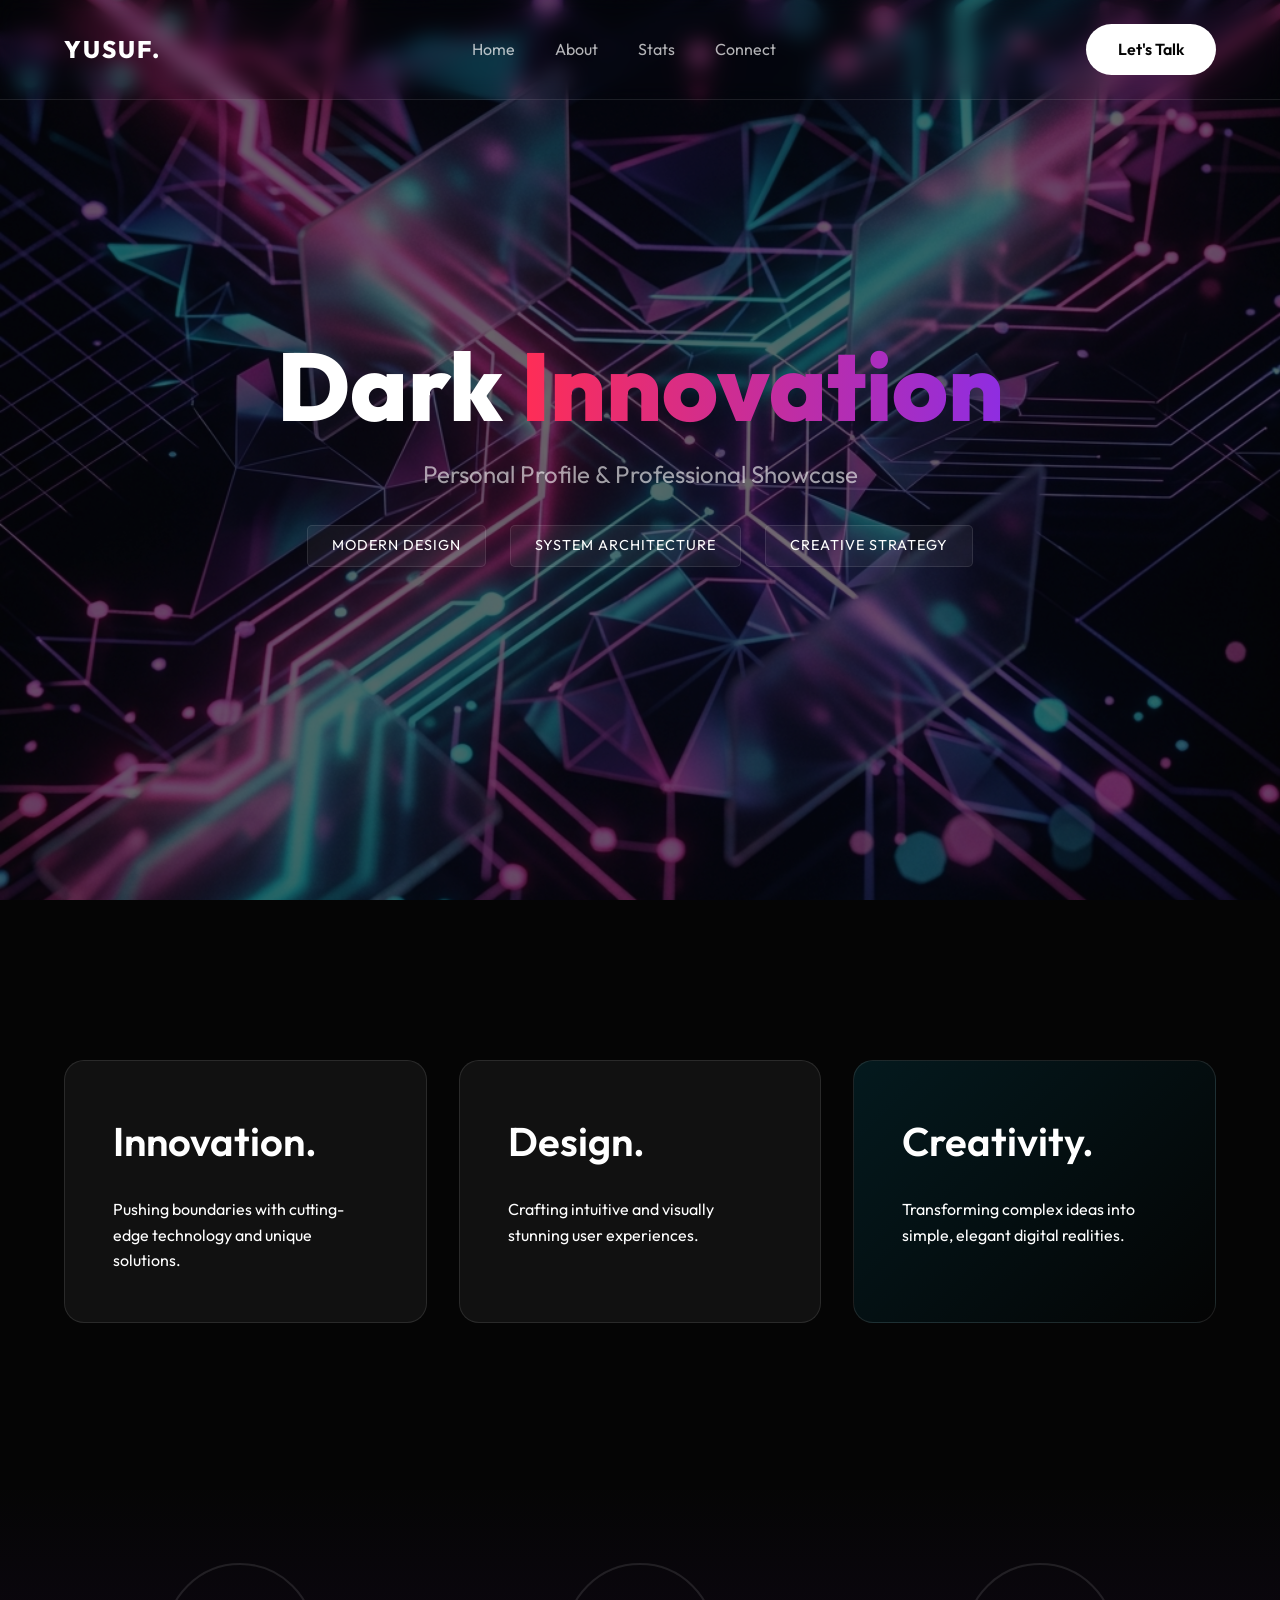
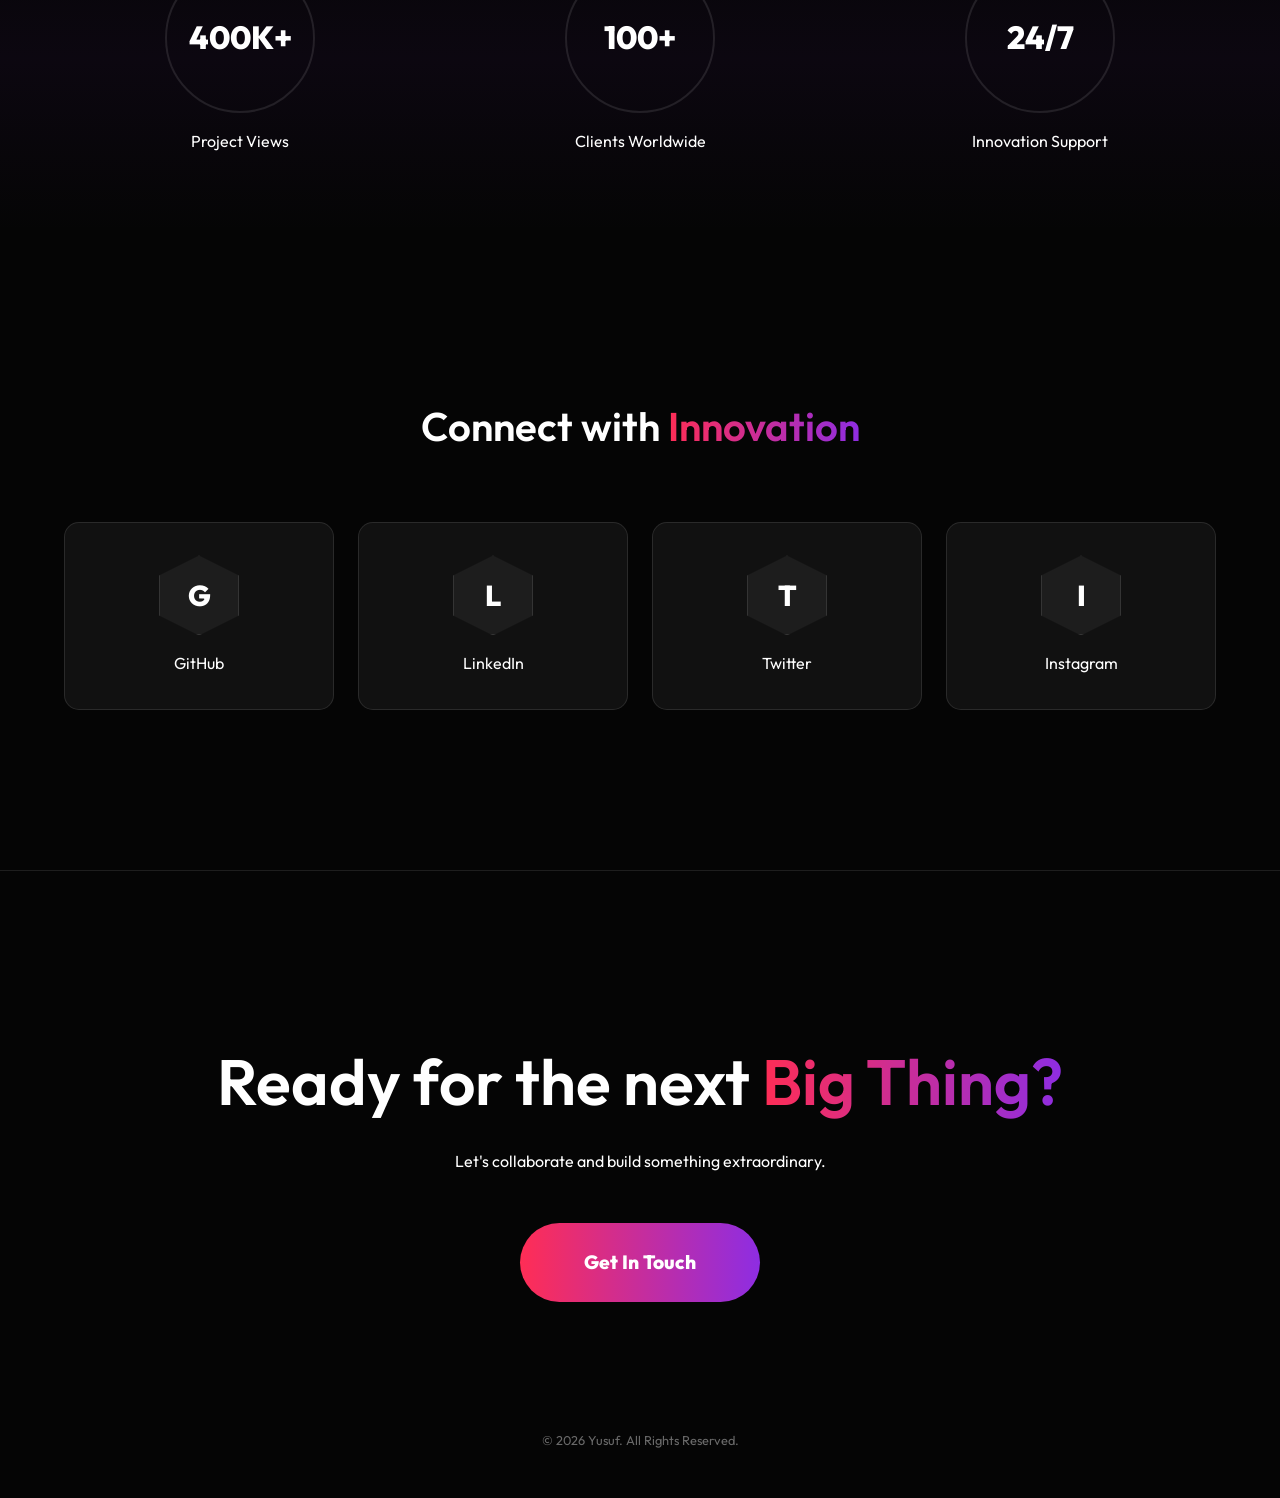
==== index.html @ fb314e47 "first commit" ====
<!DOCTYPE html>
<html lang="id">
<head>
    <meta charset="UTF-8">
    <meta name="viewport" content="width=device-width, initial-scale=1.0">
    <title>Yusuf | Dark Innovation Personal Profile</title>
    <meta name="description" content="Personal Company Profile of Yusuf - Innovation, Design, and Creativity.">
    <link rel="preconnect" href="https://fonts.googleapis.com">
    <link rel="preconnect" href="https://fonts.gstatic.com" crossorigin>
    <link href="https://fonts.googleapis.com/css2?family=Outfit:wght@300;400;600;800&display=swap" rel="stylesheet">
    <link rel="stylesheet" href="style.css">
</head>
<body>
    <nav class="navbar">
        <div class="logo">YUSUF.</div>
        <ul class="nav-links">
            <li><a href="#home">Home</a></li>
            <li><a href="#about">About</a></li>
            <li><a href="#stats">Stats</a></li>
            <li><a href="#social">Connect</a></li>
        </ul>
        <a href="#contact" class="btn-primary">Let's Talk</a>
    </nav>

    <main>
        <section id="home" class="hero">
            <div class="glow-container">
                <div class="glow-circle pink"></div>
                <div class="glow-circle purple"></div>
                <div class="glow-circle cyan"></div>
            </div>
            <div class="hero-content">
                <h1 class="reveal">Dark <span class="gradient-text">Innovation</span></h1>
                <p class="subtitle reveal">Personal Profile & Professional Showcase</p>
                <div class="hero-tags reveal">
                    <span>Modern Design</span>
                    <span>System Architecture</span>
                    <span>Creative Strategy</span>
                </div>
            </div>
        </section>

        <section id="about" class="innovation-grid">
            <div class="grid-card reveal">
                <h2>Innovation.</h2>
                <p>Pushing boundaries with cutting-edge technology and unique solutions.</p>
            </div>
            <div class="grid-card reveal">
                <h2>Design.</h2>
                <p>Crafting intuitive and visually stunning user experiences.</p>
            </div>
            <div class="grid-card reveal blue-highlight">
                <h2>Creativity.</h2>
                <p>Transforming complex ideas into simple, elegant digital realities.</p>
            </div>
        </section>

        <section id="stats" class="stats-section">
            <div class="stat-card reveal">
                <div class="stat-circle">
                    <span class="number">400K+</span>
                </div>
                <p>Project Views</p>
            </div>
            <div class="stat-card reveal">
                <div class="stat-circle">
                    <span class="number">100+</span>
                </div>
                <p>Clients Worldwide</p>
            </div>
            <div class="stat-card reveal">
                <div class="stat-circle">
                    <span class="number">24/7</span>
                </div>
                <p>Innovation Support</p>
            </div>
        </section>

        <section id="social" class="social-influence">
            <h2 class="reveal">Connect with <span class="gradient-text">Innovation</span></h2>
            <div class="social-grid">
                <div class="social-item reveal github">
                    <div class="icon">G</div>
                    <span>GitHub</span>
                </div>
                <div class="social-item reveal linkedin">
                    <div class="icon">L</div>
                    <span>LinkedIn</span>
                </div>
                <div class="social-item reveal twitter">
                    <div class="icon">T</div>
                    <span>Twitter</span>
                </div>
                <div class="social-item reveal instagram">
                    <div class="icon">I</div>
                    <span>Instagram</span>
                </div>
            </div>
        </section>
    </main>

    <footer id="contact">
        <div class="footer-content">
            <h2>Ready for the next <span class="gradient-text">Big Thing?</span></h2>
            <p>Let's collaborate and build something extraordinary.</p>
            <a href="mailto:hello@yusuf.com" class="btn-large">Get In Touch</a>
        </div>
        <p class="copyright">&copy; 2026 Yusuf. All Rights Reserved.</p>
    </footer>

    <script src="script.js"></script>
</body>
</html>
---- style.css ----
:root {
    --bg-color: #050505;
    --text-color: #ffffff;
    --accent-pink: #ff2d55;
    --accent-purple: #8e2de2;
    --accent-cyan: #00d2ff;
    --glass-bg: rgba(255, 255, 255, 0.05);
    --glass-border: rgba(255, 255, 255, 0.1);
    --font-main: 'Outfit', sans-serif;
}

* {
    margin: 0;
    padding: 0;
    box-sizing: border-box;
}

html {
    scroll-behavior: smooth;
}

body {
    background-color: var(--bg-color);
    color: var(--text-color);
    font-family: var(--font-main);
    overflow-x: hidden;
    line-height: 1.6;
}

/* Typography */
h1 {
    font-size: clamp(3rem, 10vw, 6rem);
    font-weight: 800;
    line-height: 1.1;
    margin-bottom: 1rem;
}

h2 {
    font-size: 2.5rem;
    font-weight: 600;
}

.gradient-text {
    background: linear-gradient(90deg, var(--accent-pink), var(--accent-purple), var(--accent-cyan));
    -webkit-background-clip: text;
    -webkit-text-fill-color: transparent;
    background-size: 200% auto;
    animation: shine 5s linear infinite;
}

@keyframes shine {
    to { background-position: 200% center; }
}

/* Navbar */
.navbar {
    position: fixed;
    top: 0;
    width: 100%;
    padding: 1.5rem 5%;
    display: flex;
    justify-content: space-between;
    align-items: center;
    z-index: 1000;
    backdrop-filter: blur(10px);
    border-bottom: 1px solid var(--glass-border);
}

.logo {
    font-size: 1.5rem;
    font-weight: 800;
    letter-spacing: 2px;
}

.nav-links {
    display: flex;
    list-style: none;
    gap: 2.5rem;
}

.nav-links a {
    text-decoration: none;
    color: rgba(255, 255, 255, 0.7);
    font-weight: 400;
    transition: 0.3s;
}

.nav-links a:hover {
    color: var(--text-color);
}

.btn-primary {
    padding: 0.8rem 2rem;
    background: var(--text-color);
    color: var(--bg-color);
    text-decoration: none;
    border-radius: 50px;
    font-weight: 600;
    transition: 0.3s;
}

.btn-primary:hover {
    transform: translateY(-3px);
    box-shadow: 0 10px 20px rgba(255, 255, 255, 0.1);
}

/* Hero Section */
.hero {
    height: 100vh;
    display: flex;
    align-items: center;
    justify-content: center;
    text-align: center;
    position: relative;
    padding: 0 5%;
    background: url('hero-bg.png') no-repeat center center/cover;
}

.hero::before {
    content: '';
    position: absolute;
    top: 0;
    left: 0;
    width: 100%;
    height: 100%;
    background: rgba(5, 5, 5, 0.6);
    z-index: 0;
}

.hero-content {
    position: relative;
    z-index: 1;
}

.glow-container {
    position: absolute;
    top: 50%;
    left: 50%;
    transform: translate(-50%, -50%);
    width: 100%;
    height: 100%;
    z-index: -1;
    overflow: hidden;
}

.glow-circle {
    position: absolute;
    border-radius: 50%;
    filter: blur(80px);
    opacity: 0.4;
    animation: float 10s infinite alternate ease-in-out;
}

.pink { width: 500px; height: 500px; background: var(--accent-pink); top: -10%; left: -10%; }
.purple { width: 600px; height: 600px; background: var(--accent-purple); bottom: -10%; right: -10%; animation-delay: -2s; }
.cyan { width: 400px; height: 400px; background: var(--accent-cyan); top: 50%; left: 50%; transform: translate(-50%, -50%); animation-delay: -4s; }

@keyframes float {
    0% { transform: translate(0, 0) scale(1); }
    100% { transform: translate(50px, 50px) scale(1.1); }
}

.subtitle {
    font-size: 1.5rem;
    color: rgba(255, 255, 255, 0.6);
    margin-bottom: 2rem;
}

.hero-tags {
    display: flex;
    justify-content: center;
    gap: 1.5rem;
}

.hero-tags span {
    padding: 0.5rem 1.5rem;
    background: var(--glass-bg);
    border: 1px solid var(--glass-border);
    border-radius: 5px;
    font-size: 0.9rem;
    text-transform: uppercase;
    letter-spacing: 1px;
}

/* Innovation Grid */
.innovation-grid {
    padding: 10rem 5%;
    display: grid;
    grid-template-columns: repeat(auto-fit, minmax(300px, 1fr));
    gap: 2rem;
}

.grid-card {
    background: var(--glass-bg);
    border: 1px solid var(--glass-border);
    padding: 3rem;
    border-radius: 20px;
    transition: 0.4s;
    position: relative;
    overflow: hidden;
}

.grid-card:hover {
    transform: translateY(-10px);
    border-color: rgba(255, 255, 255, 0.3);
    background: rgba(255, 255, 255, 0.08);
}

.grid-card h2 {
    margin-bottom: 1.5rem;
}

.blue-highlight {
    background: linear-gradient(135deg, rgba(0, 210, 255, 0.1), transparent);
}

/* Stats Section */
.stats-section {
    padding: 5rem 5%;
    display: flex;
    justify-content: space-around;
    flex-wrap: wrap;
    gap: 3rem;
    background: linear-gradient(to bottom, transparent, rgba(142, 45, 226, 0.05), transparent);
}

.stat-card {
    text-align: center;
}

.stat-circle {
    width: 150px;
    height: 150px;
    border: 2px solid var(--glass-border);
    border-radius: 50%;
    display: flex;
    align-items: center;
    justify-content: center;
    margin-bottom: 1rem;
    position: relative;
    transition: 0.4s;
}

.stat-card:hover .stat-circle {
    border-color: var(--accent-cyan);
    box-shadow: 0 0 30px rgba(0, 210, 255, 0.2);
}

.number {
    font-size: 2rem;
    font-weight: 800;
}

/* Social Grid */
.social-influence {
    padding: 10rem 5%;
    text-align: center;
}

.social-grid {
    display: grid;
    grid-template-columns: repeat(auto-fit, minmax(200px, 1fr));
    gap: 1.5rem;
    margin-top: 4rem;
}

.social-item {
    background: var(--glass-bg);
    border: 1px solid var(--glass-border);
    padding: 2rem;
    border-radius: 15px;
    display: flex;
    flex-direction: column;
    align-items: center;
    gap: 1rem;
    transition: 0.3s;
    cursor: pointer;
}

.social-item:hover {
    background: rgba(255, 255, 255, 0.1);
    transform: scale(1.05);
}

.icon {
    width: 80px;
    height: 80px;
    background: var(--glass-bg);
    border: 1px solid var(--glass-border);
    display: flex;
    align-items: center;
    justify-content: center;
    font-size: 1.8rem;
    font-weight: 800;
    clip-path: polygon(50% 0%, 100% 25%, 100% 75%, 50% 100%, 0% 75%, 0% 25%);
    transition: 0.3s;
}

.social-item:hover .icon {
    background: var(--accent-purple);
    transform: rotate(10deg);
}

/* Footer */
footer {
    padding: 10rem 5% 3rem;
    text-align: center;
    border-top: 1px solid var(--glass-border);
}

.footer-content h2 {
    font-size: 4rem;
    margin-bottom: 1rem;
}

.btn-large {
    display: inline-block;
    margin-top: 3rem;
    padding: 1.5rem 4rem;
    background: linear-gradient(90deg, var(--accent-pink), var(--accent-purple));
    color: white;
    text-decoration: none;
    border-radius: 50px;
    font-weight: 800;
    font-size: 1.2rem;
    transition: 0.3s;
}

.btn-large:hover {
    transform: scale(1.05);
    box-shadow: 0 15px 30px rgba(255, 45, 85, 0.3);
}

.copyright {
    margin-top: 8rem;
    opacity: 0.4;
    font-size: 0.8rem;
}

/* Animations */
.reveal {
    opacity: 0;
    transform: translateY(30px);
    transition: 1s ease-out;
}

.reveal.active {
    opacity: 1;
    transform: translateY(0);
}

/* Mobile Responsiveness */
@media (max-width: 768px) {
    .nav-links { display: none; }
    h1 { font-size: 4rem; }
    .footer-content h2 { font-size: 2.5rem; }
}
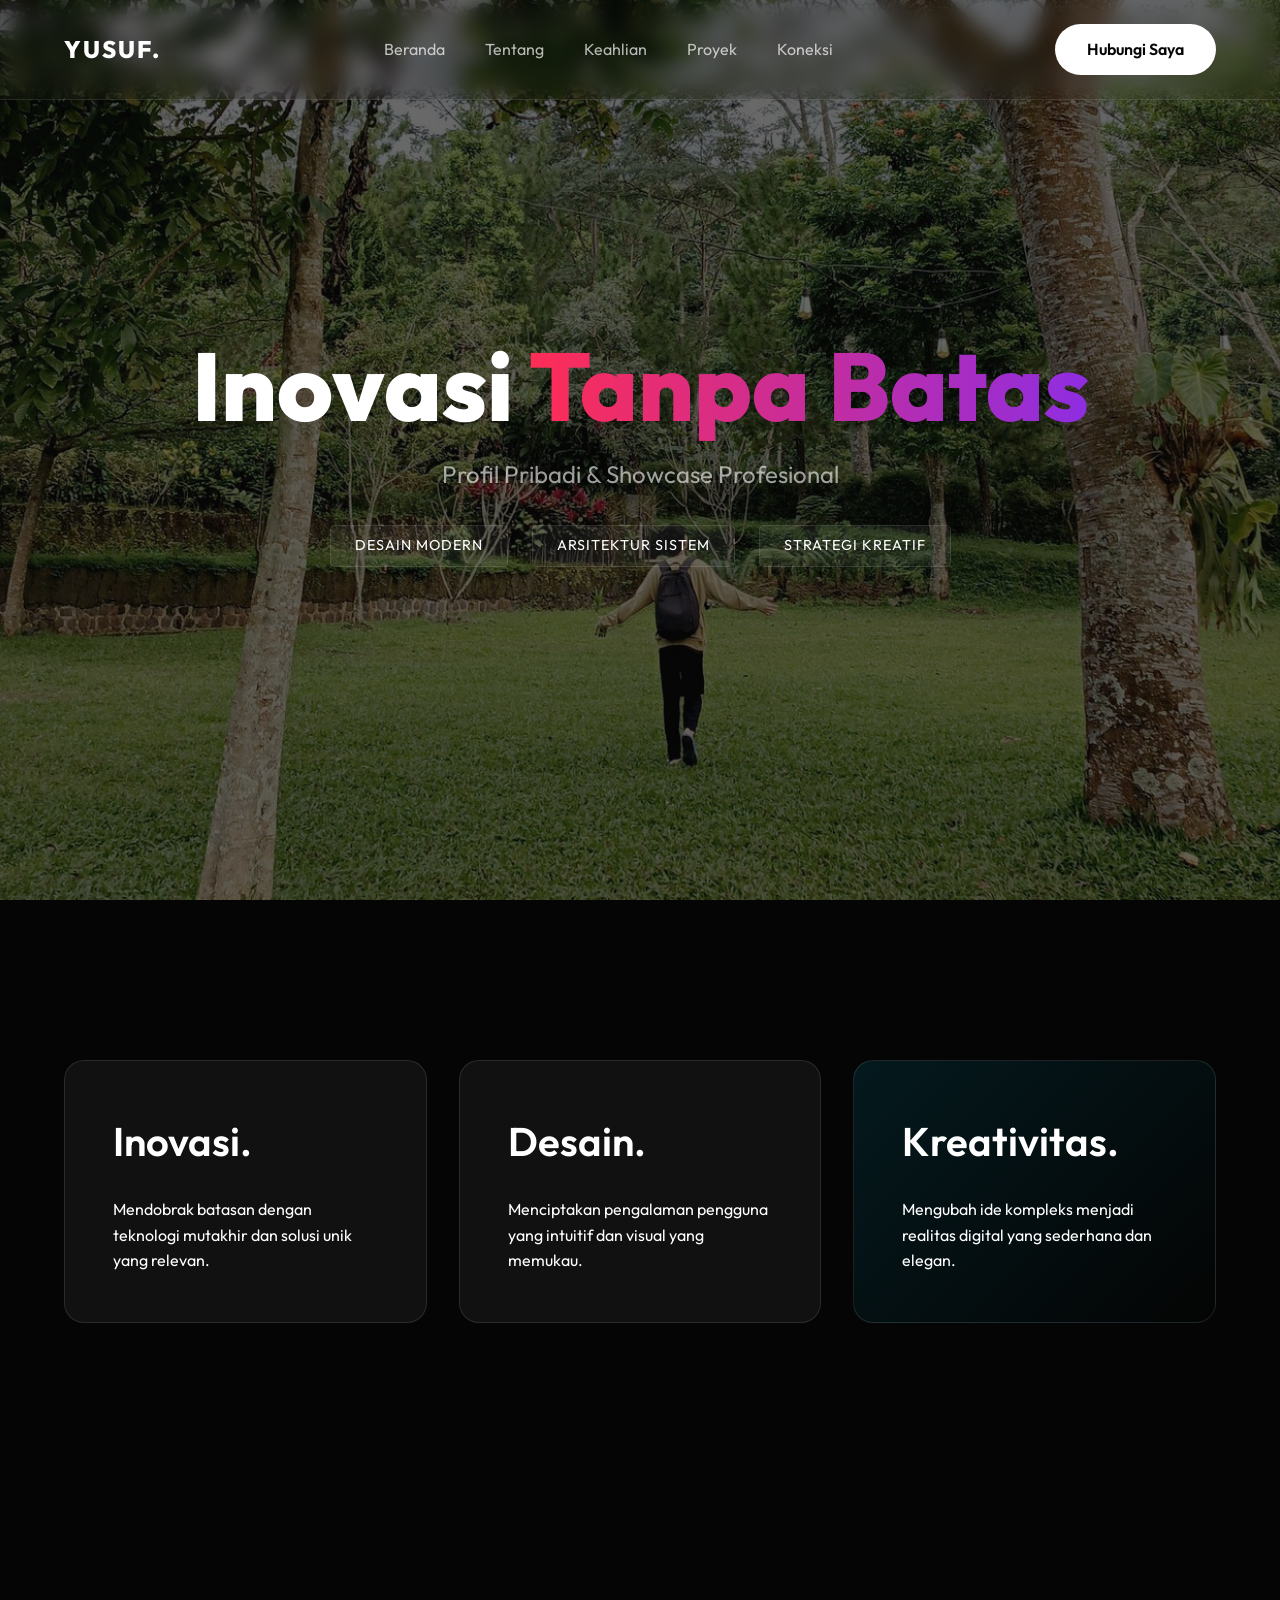
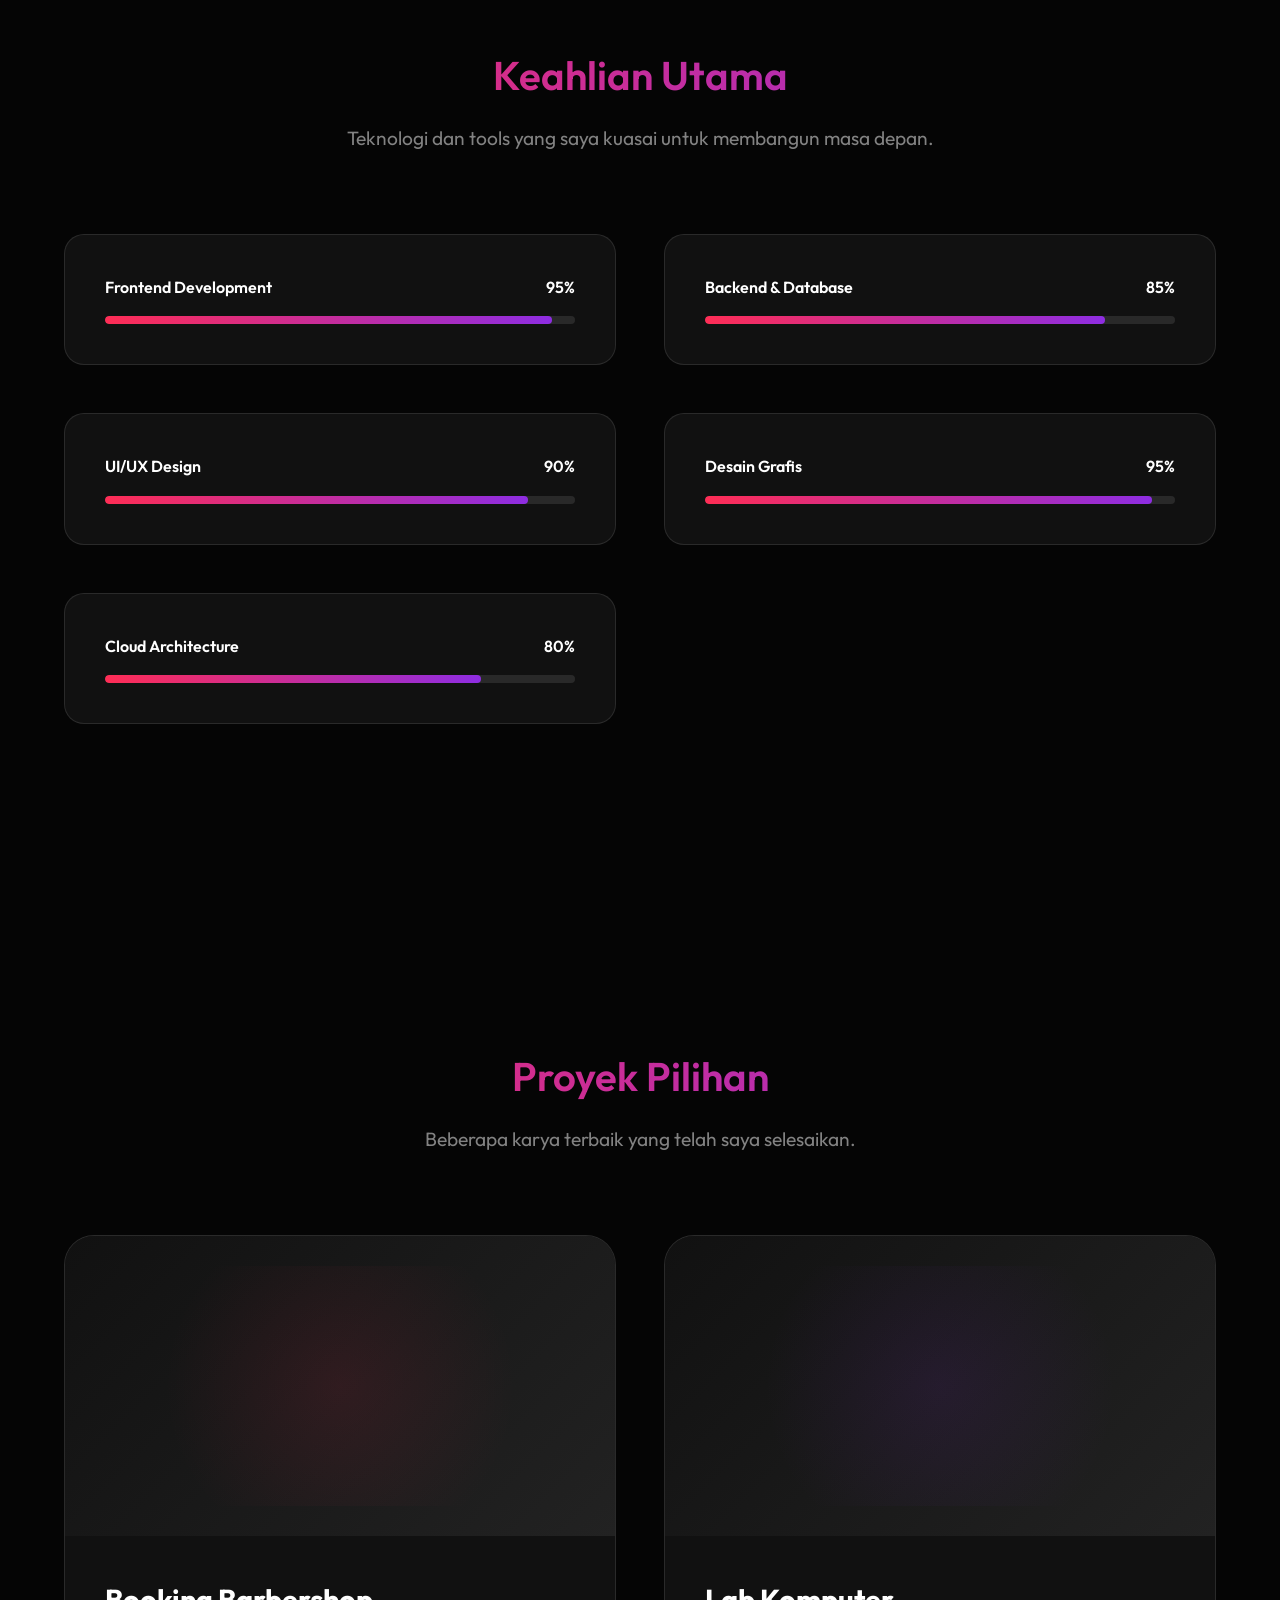
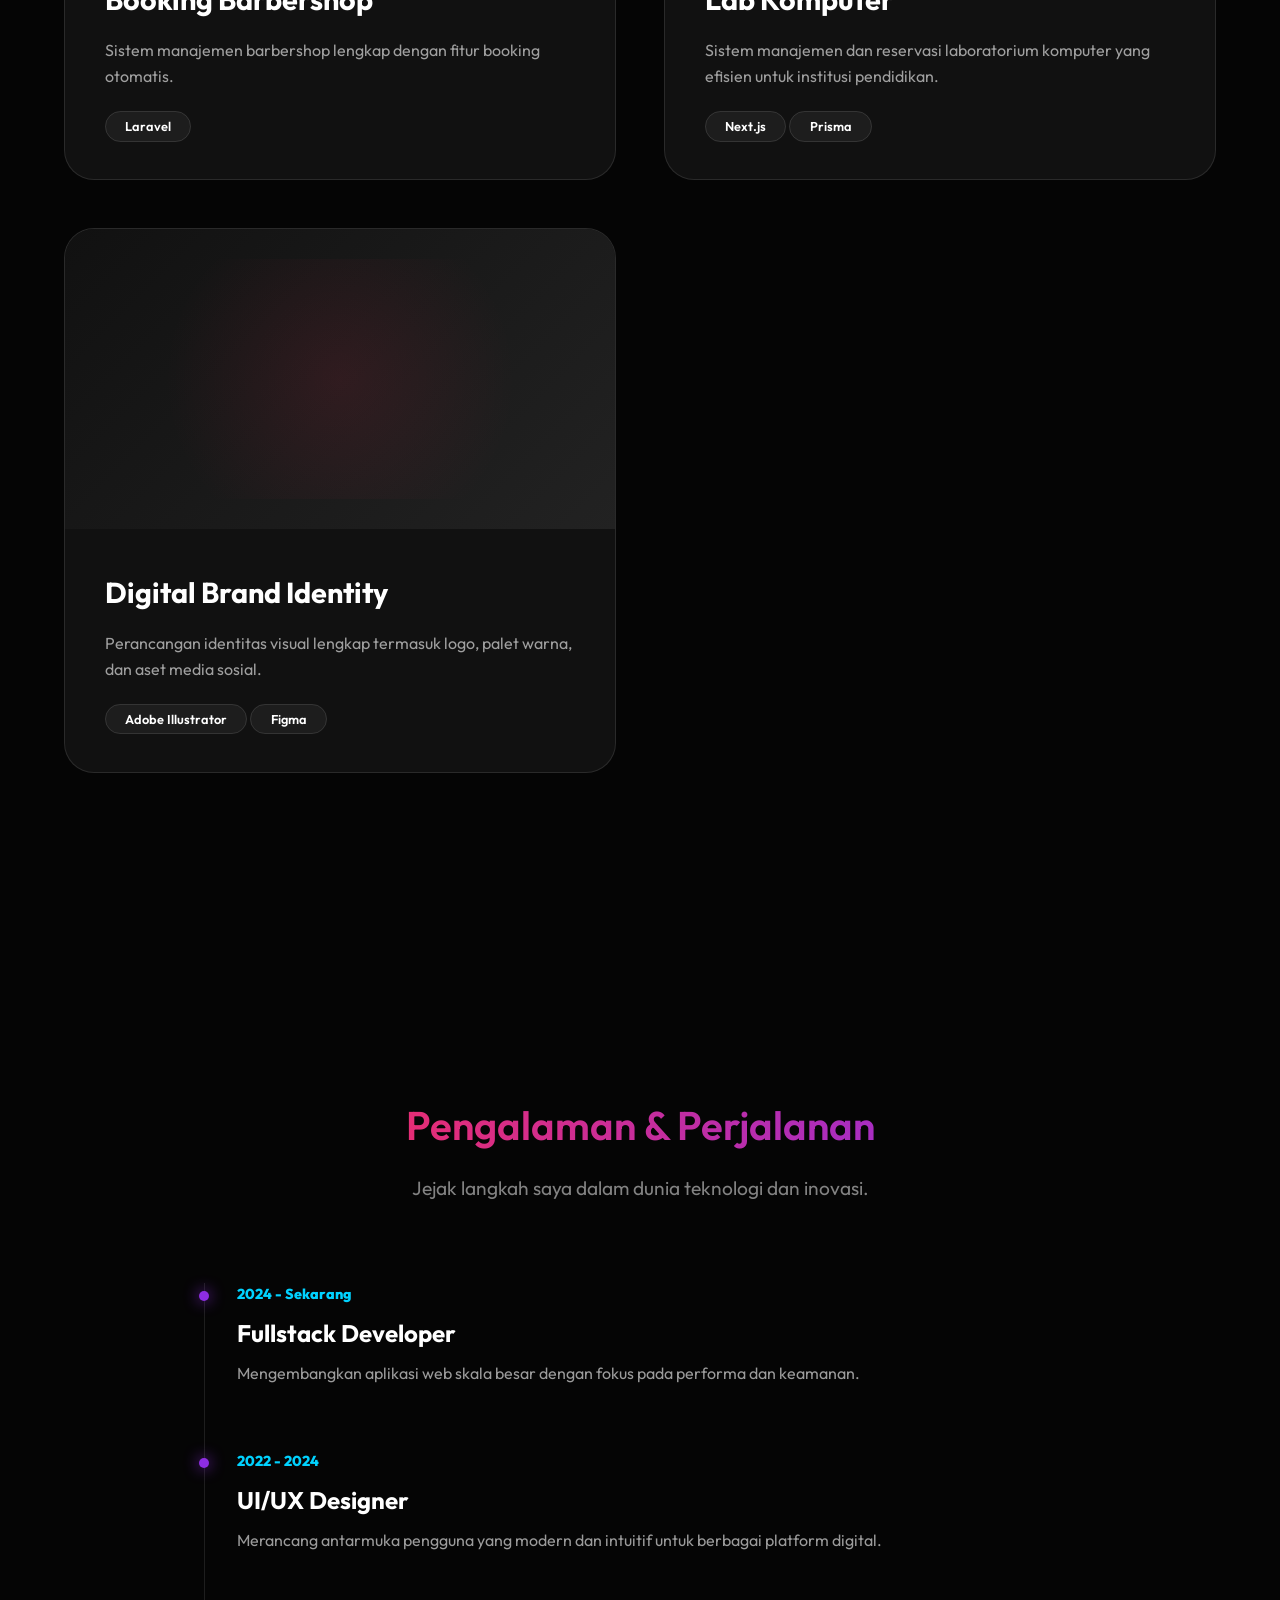
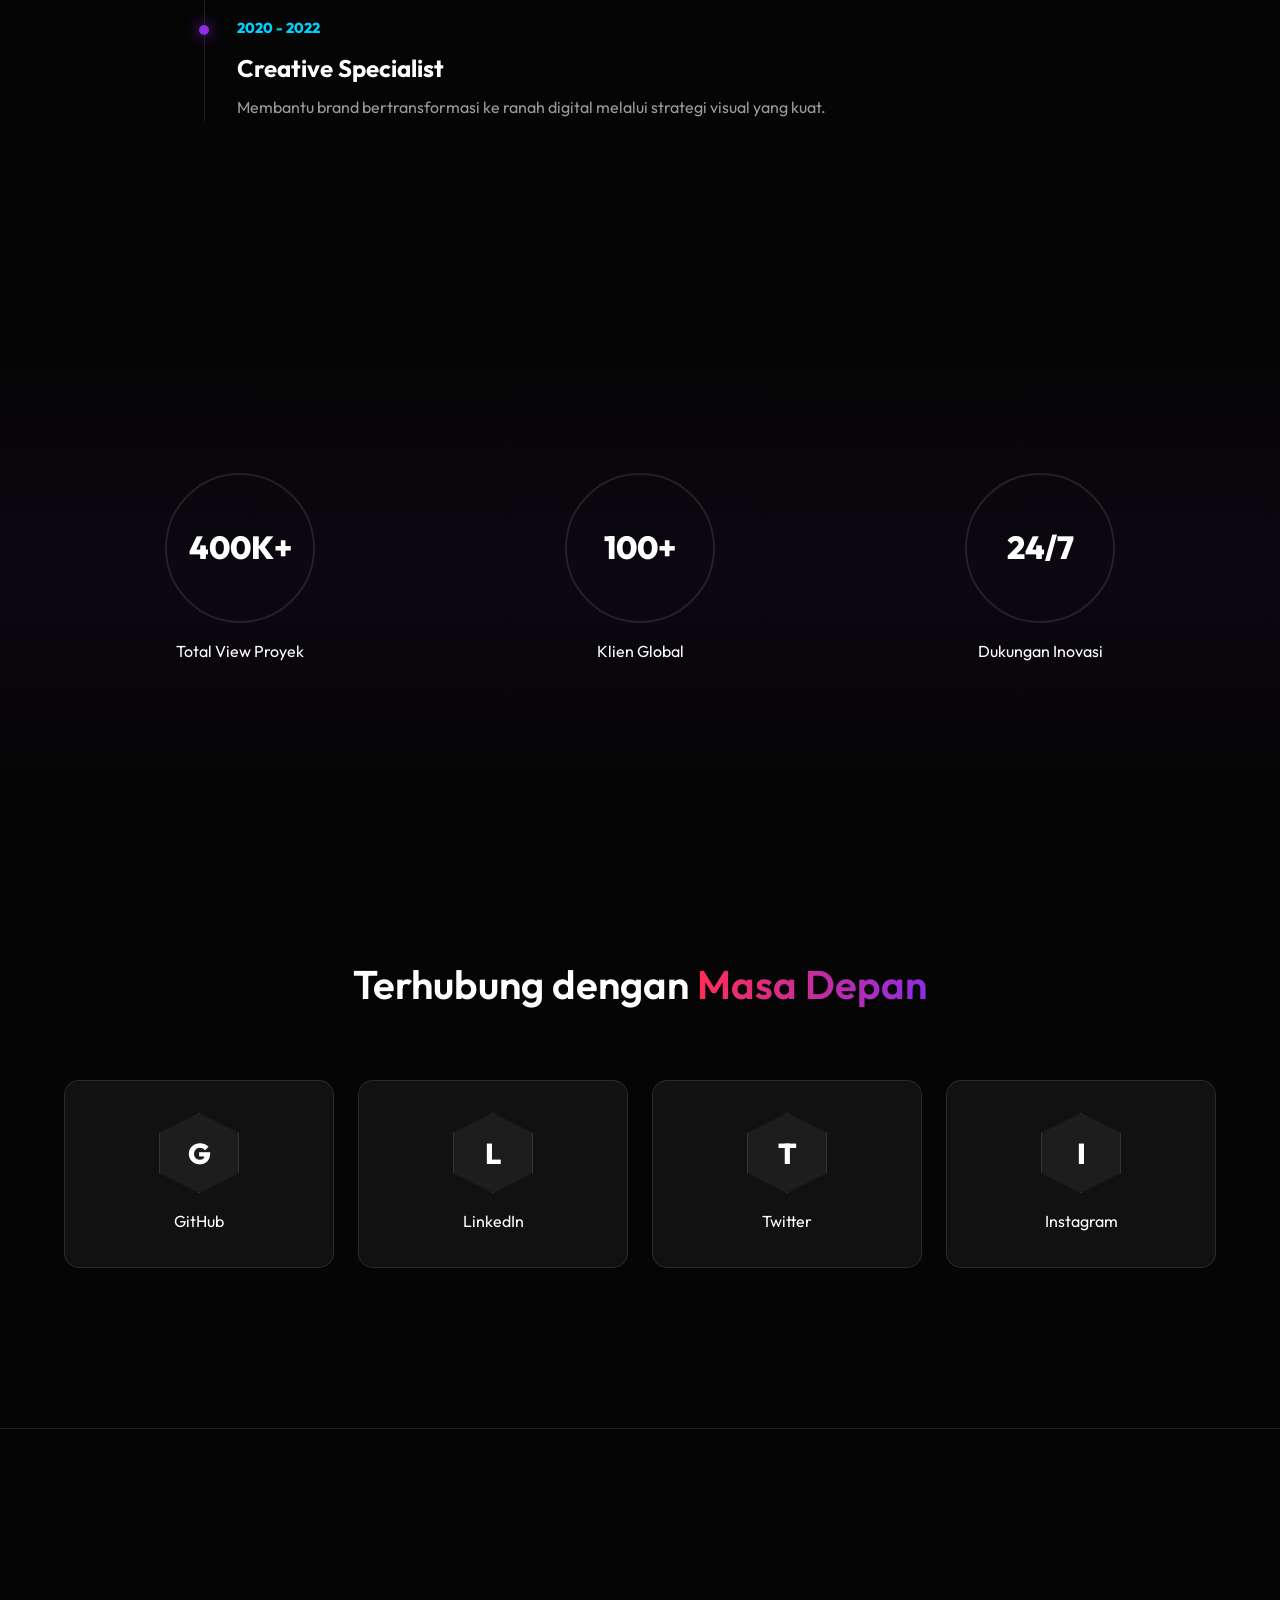
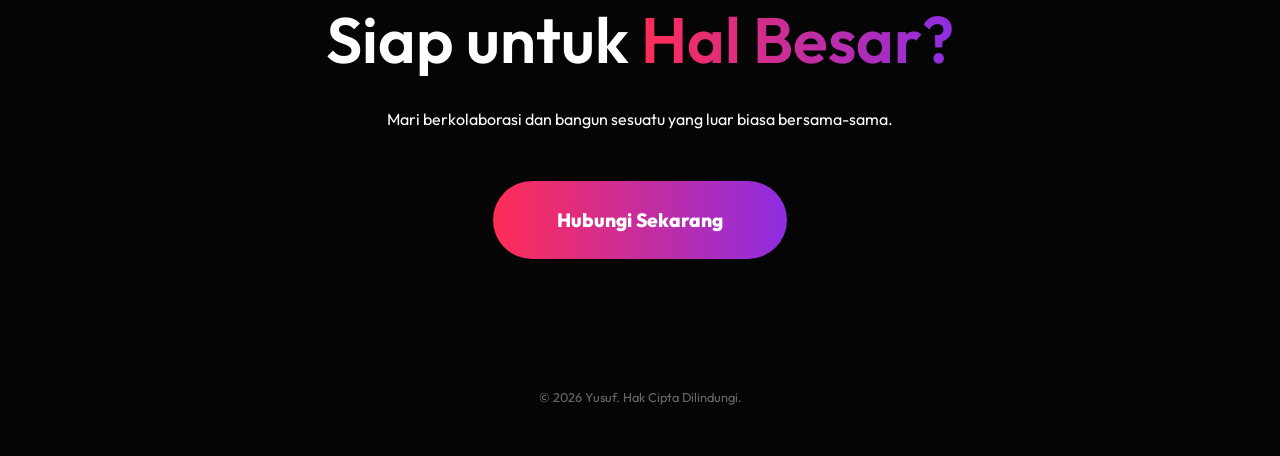
==== commit 5618e8aa: "update docker" ====
--- a/index.html
+++ b/index.html
@@ -3,8 +3,8 @@
 <head>
     <meta charset="UTF-8">
     <meta name="viewport" content="width=device-width, initial-scale=1.0">
-    <title>Yusuf | Dark Innovation Personal Profile</title>
-    <meta name="description" content="Personal Company Profile of Yusuf - Innovation, Design, and Creativity.">
+    <title>Yusuf | Profil Pribadi Inovasi Digital</title>
+    <meta name="description" content="Profil Perusahaan Pribadi Yusuf - Inovasi, Desain, dan Kreativitas.">
     <link rel="preconnect" href="https://fonts.googleapis.com">
     <link rel="preconnect" href="https://fonts.gstatic.com" crossorigin>
     <link href="https://fonts.googleapis.com/css2?family=Outfit:wght@300;400;600;800&display=swap" rel="stylesheet">
@@ -14,12 +14,13 @@
     <nav class="navbar">
         <div class="logo">YUSUF.</div>
         <ul class="nav-links">
-            <li><a href="#home">Home</a></li>
-            <li><a href="#about">About</a></li>
-            <li><a href="#stats">Stats</a></li>
-            <li><a href="#social">Connect</a></li>
+            <li><a href="#home">Beranda</a></li>
+            <li><a href="#about">Tentang</a></li>
+            <li><a href="#skills">Keahlian</a></li>
+            <li><a href="#projects">Proyek</a></li>
+            <li><a href="#social">Koneksi</a></li>
         </ul>
-        <a href="#contact" class="btn-primary">Let's Talk</a>
+        <a href="#contact" class="btn-primary">Hubungi Saya</a>
     </nav>
 
     <main>
@@ -30,28 +31,137 @@
                 <div class="glow-circle cyan"></div>
             </div>
             <div class="hero-content">
-                <h1 class="reveal">Dark <span class="gradient-text">Innovation</span></h1>
-                <p class="subtitle reveal">Personal Profile & Professional Showcase</p>
+                <h1 class="reveal">Inovasi <span class="gradient-text">Tanpa Batas</span></h1>
+                <p class="subtitle reveal">Profil Pribadi & Showcase Profesional</p>
                 <div class="hero-tags reveal">
-                    <span>Modern Design</span>
-                    <span>System Architecture</span>
-                    <span>Creative Strategy</span>
+                    <span>Desain Modern</span>
+                    <span>Arsitektur Sistem</span>
+                    <span>Strategi Kreatif</span>
                 </div>
             </div>
         </section>
 
         <section id="about" class="innovation-grid">
             <div class="grid-card reveal">
-                <h2>Innovation.</h2>
-                <p>Pushing boundaries with cutting-edge technology and unique solutions.</p>
+                <h2>Inovasi.</h2>
+                <p>Mendobrak batasan dengan teknologi mutakhir dan solusi unik yang relevan.</p>
             </div>
             <div class="grid-card reveal">
-                <h2>Design.</h2>
-                <p>Crafting intuitive and visually stunning user experiences.</p>
+                <h2>Desain.</h2>
+                <p>Menciptakan pengalaman pengguna yang intuitif dan visual yang memukau.</p>
             </div>
             <div class="grid-card reveal blue-highlight">
-                <h2>Creativity.</h2>
-                <p>Transforming complex ideas into simple, elegant digital realities.</p>
+                <h2>Kreativitas.</h2>
+                <p>Mengubah ide kompleks menjadi realitas digital yang sederhana dan elegan.</p>
+            </div>
+        </section>
+
+        <section id="skills" class="skills-section">
+            <div class="section-header reveal">
+                <h2 class="gradient-text">Keahlian Utama</h2>
+                <p>Teknologi dan tools yang saya kuasai untuk membangun masa depan.</p>
+            </div>
+            <div class="skills-grid">
+                <div class="skill-item reveal">
+                    <div class="skill-info">
+                        <span>Frontend Development</span>
+                        <span>95%</span>
+                    </div>
+                    <div class="skill-bar"><div class="skill-progress" style="width: 95%;"></div></div>
+                </div>
+                <div class="skill-item reveal">
+                    <div class="skill-info">
+                        <span>Backend & Database</span>
+                        <span>85%</span>
+                    </div>
+                    <div class="skill-bar"><div class="skill-progress" style="width: 85%;"></div></div>
+                </div>
+                <div class="skill-item reveal">
+                    <div class="skill-info">
+                        <span>UI/UX Design</span>
+                        <span>90%</span>
+                    </div>
+                    <div class="skill-bar"><div class="skill-progress" style="width: 90%;"></div></div>
+                </div>
+                <div class="skill-item reveal">
+                    <div class="skill-info">
+                        <span>Desain Grafis</span>
+                        <span>95%</span>
+                    </div>
+                    <div class="skill-bar"><div class="skill-progress" style="width: 95%;"></div></div>
+                </div>
+                <div class="skill-item reveal">
+                    <div class="skill-info">
+                        <span>Cloud Architecture</span>
+                        <span>80%</span>
+                    </div>
+                    <div class="skill-bar"><div class="skill-progress" style="width: 80%;"></div></div>
+                </div>
+            </div>
+        </section>
+
+        <section id="projects" class="projects-section">
+            <div class="section-header reveal">
+                <h2 class="gradient-text">Proyek Pilihan</h2>
+                <p>Beberapa karya terbaik yang telah saya selesaikan.</p>
+            </div>
+            <div class="projects-grid">
+                <div class="project-card reveal">
+                    <div class="project-img placeholder"></div>
+                    <div class="project-info">
+                        <h3>Booking Barbershop</h3>
+                        <p>Sistem manajemen barbershop lengkap dengan fitur booking otomatis.</p>
+                        <span class="tag">Laravel</span>
+                    </div>
+                </div>
+                <div class="project-card reveal">
+                    <div class="project-img placeholder purple-glow"></div>
+                    <div class="project-info">
+                        <h3>Lab Komputer</h3>
+                        <p>Sistem manajemen dan reservasi laboratorium komputer yang efisien untuk institusi pendidikan.</p>
+                        <span class="tag">Next.js</span>
+                        <span class="tag">Prisma</span>
+                    </div>
+                </div>
+                <div class="project-card reveal">
+                    <div class="project-img placeholder pink-glow"></div>
+                    <div class="project-info">
+                        <h3>Digital Brand Identity</h3>
+                        <p>Perancangan identitas visual lengkap termasuk logo, palet warna, dan aset media sosial.</p>
+                        <span class="tag">Adobe Illustrator</span>
+                        <span class="tag">Figma</span>
+                    </div>
+                </div>
+            </div>
+        </section>
+
+        <section id="experience" class="experience-section">
+            <div class="section-header reveal">
+                <h2 class="gradient-text">Pengalaman & Perjalanan</h2>
+                <p>Jejak langkah saya dalam dunia teknologi dan inovasi.</p>
+            </div>
+            <div class="timeline">
+                <div class="timeline-item reveal">
+                    <div class="time">2024 - Sekarang</div>
+                    <div class="content">
+                        <h3>Fullstack Developer</h3>
+                        <p>Mengembangkan aplikasi web skala besar dengan fokus pada performa dan keamanan.</p>
+                    </div>
+                </div>
+                <div class="timeline-item reveal">
+                    <div class="time">2022 - 2024</div>
+                    <div class="content">
+                        <h3>UI/UX Designer</h3>
+                        <p>Merancang antarmuka pengguna yang modern dan intuitif untuk berbagai platform digital.</p>
+                    </div>
+                </div>
+                <div class="timeline-item reveal">
+                    <div class="time">2020 - 2022</div>
+                    <div class="content">
+                        <h3>Creative Specialist</h3>
+                        <p>Membantu brand bertransformasi ke ranah digital melalui strategi visual yang kuat.</p>
+                    </div>
+                </div>
             </div>
         </section>
 
@@ -60,24 +170,24 @@
                 <div class="stat-circle">
                     <span class="number">400K+</span>
                 </div>
-                <p>Project Views</p>
+                <p>Total View Proyek</p>
             </div>
             <div class="stat-card reveal">
                 <div class="stat-circle">
                     <span class="number">100+</span>
                 </div>
-                <p>Clients Worldwide</p>
+                <p>Klien Global</p>
             </div>
             <div class="stat-card reveal">
                 <div class="stat-circle">
                     <span class="number">24/7</span>
                 </div>
-                <p>Innovation Support</p>
+                <p>Dukungan Inovasi</p>
             </div>
         </section>
 
         <section id="social" class="social-influence">
-            <h2 class="reveal">Connect with <span class="gradient-text">Innovation</span></h2>
+            <h2 class="reveal">Terhubung dengan <span class="gradient-text">Masa Depan</span></h2>
             <div class="social-grid">
                 <div class="social-item reveal github">
                     <div class="icon">G</div>
@@ -101,11 +211,11 @@
 
     <footer id="contact">
         <div class="footer-content">
-            <h2>Ready for the next <span class="gradient-text">Big Thing?</span></h2>
-            <p>Let's collaborate and build something extraordinary.</p>
-            <a href="mailto:hello@yusuf.com" class="btn-large">Get In Touch</a>
+            <h2>Siap untuk <span class="gradient-text">Hal Besar?</span></h2>
+            <p>Mari berkolaborasi dan bangun sesuatu yang luar biasa bersama-sama.</p>
+            <a href="mailto:hello@yusuf.com" class="btn-large">Hubungi Sekarang</a>
         </div>
-        <p class="copyright">&copy; 2026 Yusuf. All Rights Reserved.</p>
+        <p class="copyright">&copy; 2026 Yusuf. Hak Cipta Dilindungi.</p>
     </footer>
 
     <script src="script.js"></script>
--- a/style.css
+++ b/style.css
@@ -113,7 +113,7 @@
     text-align: center;
     position: relative;
     padding: 0 5%;
-    background: url('hero-bg.png') no-repeat center center/cover;
+    background: url('utama.jpg') no-repeat center center/cover;
 }
 
 .hero::before {
@@ -214,9 +214,189 @@
     background: linear-gradient(135deg, rgba(0, 210, 255, 0.1), transparent);
 }
 
+/* Skills Section */
+.skills-section, .projects-section {
+    padding: 10rem 5%;
+    max-width: 1400px;
+    margin: 0 auto;
+}
+
+.section-header {
+    margin-bottom: 5rem;
+    text-align: center;
+}
+
+.section-header p {
+    font-size: 1.2rem;
+    color: rgba(255, 255, 255, 0.5);
+    margin-top: 1rem;
+}
+
+.skills-grid {
+    display: grid;
+    grid-template-columns: repeat(auto-fit, minmax(400px, 1fr));
+    gap: 3rem;
+}
+
+.skill-item {
+    background: var(--glass-bg);
+    border: 1px solid var(--glass-border);
+    padding: 2.5rem;
+    border-radius: 20px;
+    transition: 0.3s;
+}
+
+.skill-item:hover {
+    border-color: var(--accent-purple);
+}
+
+.skill-info {
+    display: flex;
+    justify-content: space-between;
+    margin-bottom: 1rem;
+    font-weight: 600;
+}
+
+.skill-bar {
+    width: 100%;
+    height: 8px;
+    background: rgba(255, 255, 255, 0.1);
+    border-radius: 10px;
+    overflow: hidden;
+}
+
+.skill-progress {
+    height: 100%;
+    background: linear-gradient(90deg, var(--accent-pink), var(--accent-purple));
+    border-radius: 10px;
+    position: relative;
+    transition: 1.5s ease-out;
+}
+
+/* Projects Section */
+.projects-grid {
+    display: grid;
+    grid-template-columns: repeat(auto-fit, minmax(500px, 1fr));
+    gap: 3rem;
+}
+
+.project-card {
+    background: var(--glass-bg);
+    border: 1px solid var(--glass-border);
+    border-radius: 30px;
+    overflow: hidden;
+    transition: 0.4s;
+    cursor: pointer;
+}
+
+.project-card:hover {
+    transform: translateY(-10px) scale(1.02);
+    border-color: var(--accent-cyan);
+    box-shadow: 0 20px 40px rgba(0, 210, 255, 0.1);
+}
+
+.project-img {
+    height: 300px;
+    background: #111;
+    position: relative;
+}
+
+.placeholder {
+    background: linear-gradient(135deg, #111, #222);
+}
+
+.placeholder::after {
+    content: '';
+    position: absolute;
+    top: 50%;
+    left: 50%;
+    transform: translate(-50%, -50%);
+    width: 80%;
+    height: 80%;
+    background: radial-gradient(circle, var(--accent-pink) 0%, transparent 70%);
+    opacity: 0.1;
+}
+
+.purple-glow::after {
+    background: radial-gradient(circle, var(--accent-purple) 0%, transparent 70%);
+}
+
+.pink-glow::after {
+    background: radial-gradient(circle, var(--accent-pink) 0%, transparent 70%);
+}
+
+.project-info {
+    padding: 2.5rem;
+}
+
+.project-info h3 {
+    font-size: 1.8rem;
+    margin-bottom: 1rem;
+}
+
+.project-info p {
+    color: rgba(255, 255, 255, 0.6);
+    margin-bottom: 1.5rem;
+}
+
+.tag {
+    padding: 0.4rem 1.2rem;
+    background: rgba(255, 255, 255, 0.05);
+    border: 1px solid var(--glass-border);
+    border-radius: 50px;
+    font-size: 0.8rem;
+    font-weight: 600;
+}
+
+/* Experience Section */
+.experience-section {
+    padding: 10rem 5%;
+    max-width: 1000px;
+    margin: 0 auto;
+}
+
+.timeline {
+    position: relative;
+    padding-left: 2rem;
+    border-left: 1px solid var(--glass-border);
+}
+
+.timeline-item {
+    position: relative;
+    margin-bottom: 4rem;
+}
+
+.timeline-item::before {
+    content: '';
+    position: absolute;
+    left: -2.35rem;
+    top: 0.5rem;
+    width: 10px;
+    height: 10px;
+    background: var(--accent-purple);
+    border-radius: 50%;
+    box-shadow: 0 0 15px var(--accent-purple);
+}
+
+.time {
+    font-size: 0.9rem;
+    color: var(--accent-cyan);
+    font-weight: 800;
+    margin-bottom: 0.5rem;
+}
+
+.timeline-item h3 {
+    font-size: 1.5rem;
+    margin-bottom: 0.5rem;
+}
+
+.timeline-item p {
+    color: rgba(255, 255, 255, 0.6);
+}
+
 /* Stats Section */
 .stats-section {
-    padding: 5rem 5%;
+    padding: 8rem 5%;
     display: flex;
     justify-content: space-around;
     flex-wrap: wrap;
